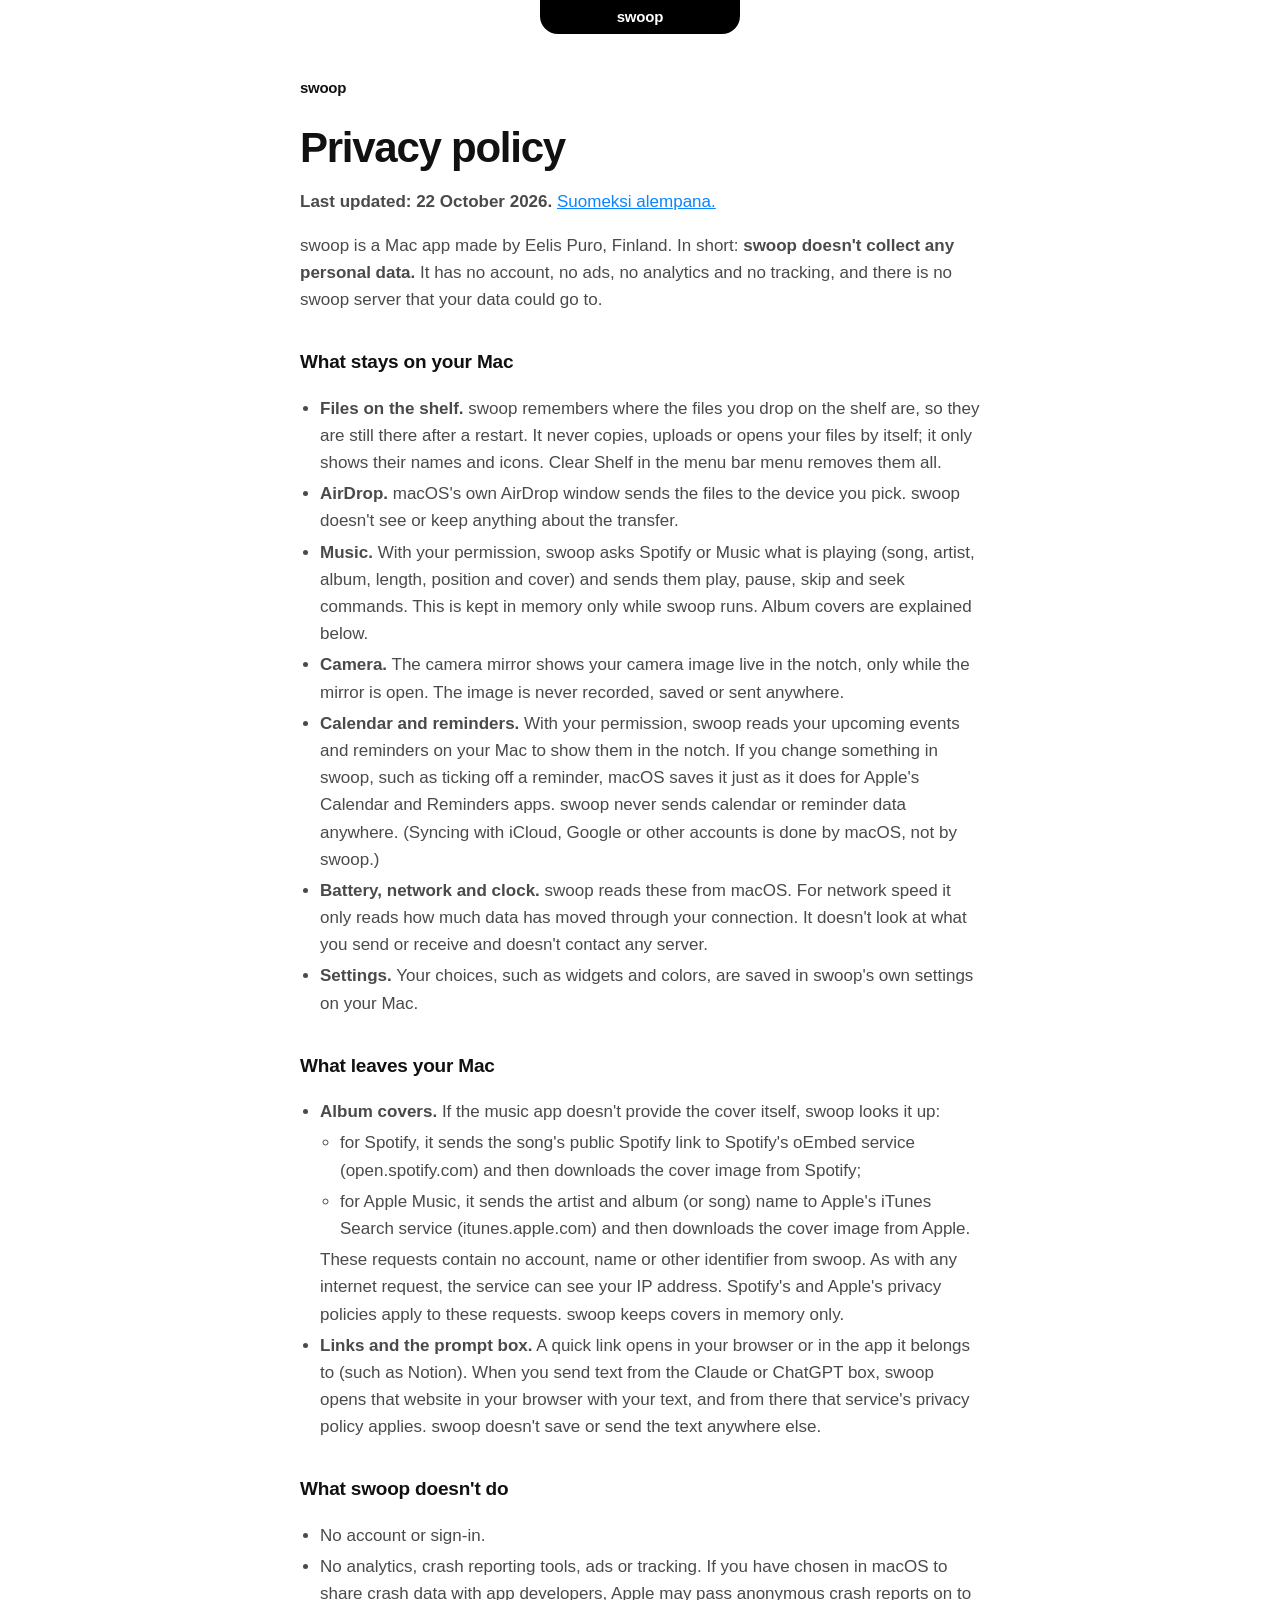
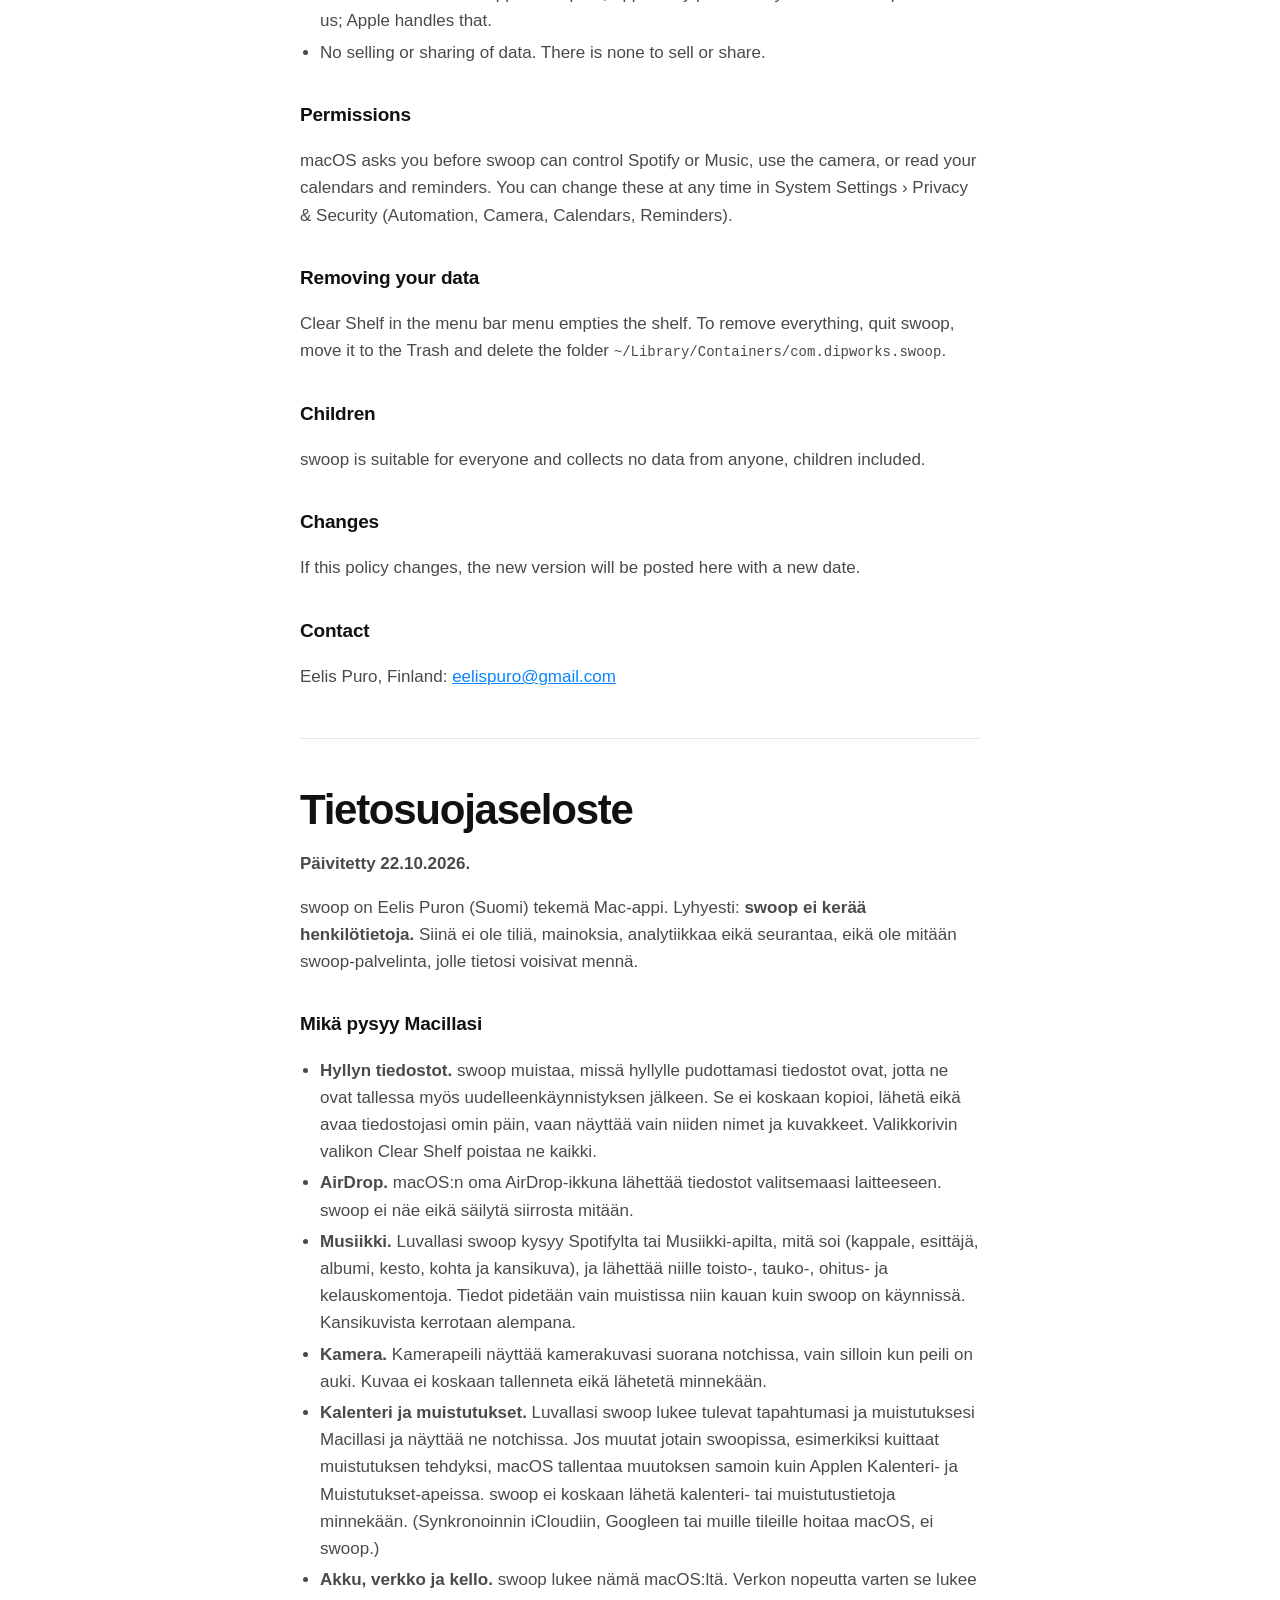
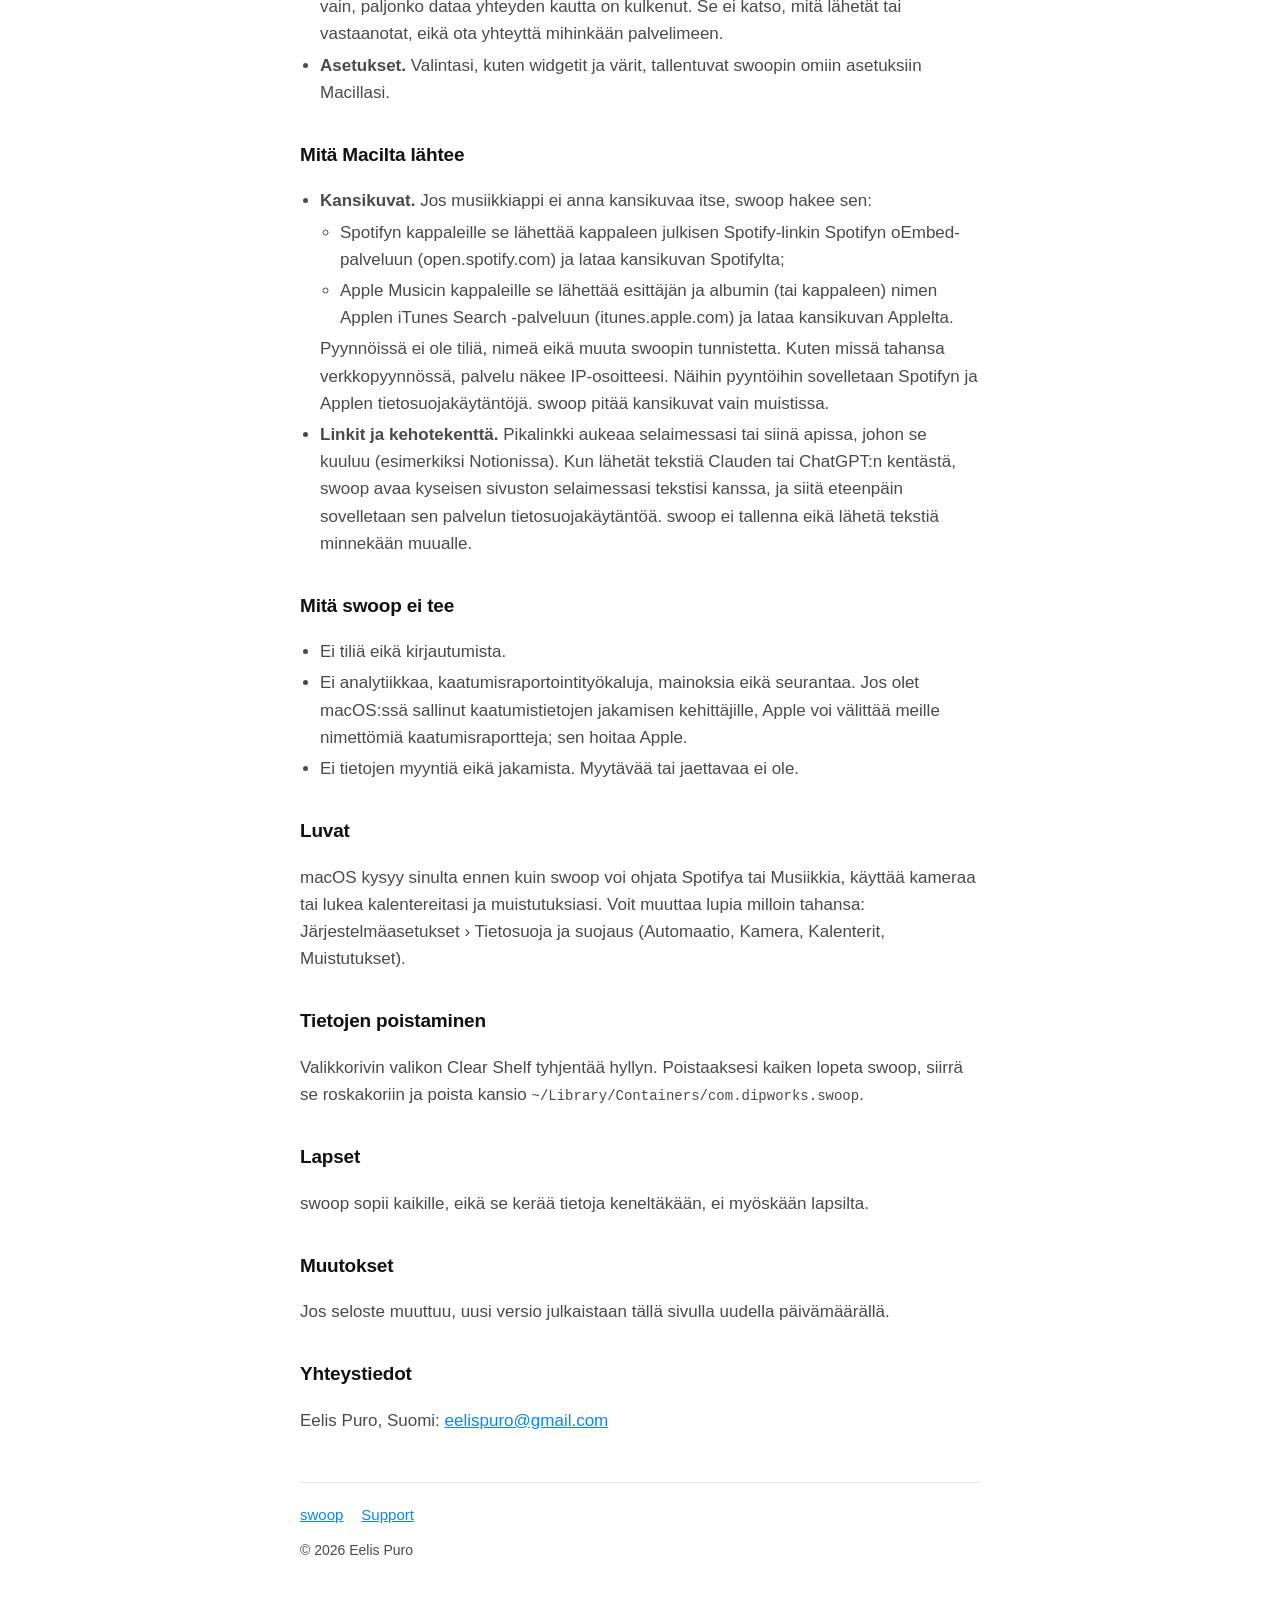
==== privacy/index.html @ cbcad01b "swoop web pages: home, support and privacy policy Co-Authored-By: Claude Opus 5.5 <noreply@anthropic" ====
<!doctype html>
<html lang="en">
<head>
<meta charset="utf-8">
<meta name="viewport" content="width=device-width, initial-scale=1">
<title>swoop privacy policy</title>
<meta name="description" content="swoop doesn't collect any personal data. What stays on your Mac and what leaves it.">
<link rel="stylesheet" href="../style.css">
</head>
<body>
<div class="notch" aria-hidden="true">swoop</div>
<main>
<a class="brand" href="../">swoop</a>
<h1>Privacy policy</h1>
<p><strong>Last updated: 22 October 2026.</strong> <a href="#suomeksi">Suomeksi alempana.</a></p>

<p>swoop is a Mac app made by Eelis Puro, Finland. In short: <strong>swoop doesn't collect any personal data.</strong>
It has no account, no ads, no analytics and no tracking, and there is no swoop server that your data could go to.</p>

<h2>What stays on your Mac</h2>
<ul>
<li><strong>Files on the shelf.</strong> swoop remembers where the files you drop on the shelf are, so they are still
there after a restart. It never copies, uploads or opens your files by itself; it only shows their names and icons.
Clear Shelf in the menu bar menu removes them all.</li>
<li><strong>AirDrop.</strong> macOS's own AirDrop window sends the files to the device you pick. swoop doesn't see or
keep anything about the transfer.</li>
<li><strong>Music.</strong> With your permission, swoop asks Spotify or Music what is playing (song, artist, album,
length, position and cover) and sends them play, pause, skip and seek commands. This is kept in memory only while
swoop runs. Album covers are explained below.</li>
<li><strong>Camera.</strong> The camera mirror shows your camera image live in the notch, only while the mirror is
open. The image is never recorded, saved or sent anywhere.</li>
<li><strong>Calendar and reminders.</strong> With your permission, swoop reads your upcoming events and reminders on
your Mac to show them in the notch. If you change something in swoop, such as ticking off a reminder, macOS saves it
just as it does for Apple's Calendar and Reminders apps. swoop never sends calendar or reminder data anywhere.
(Syncing with iCloud, Google or other accounts is done by macOS, not by swoop.)</li>
<li><strong>Battery, network and clock.</strong> swoop reads these from macOS. For network speed it only reads how much
data has moved through your connection. It doesn't look at what you send or receive and doesn't contact any
server.</li>
<li><strong>Settings.</strong> Your choices, such as widgets and colors, are saved in swoop's own settings on your
Mac.</li>
</ul>

<h2>What leaves your Mac</h2>
<ul>
<li><strong>Album covers.</strong> If the music app doesn't provide the cover itself, swoop looks it up:
<ul>
<li>for Spotify, it sends the song's public Spotify link to Spotify's oEmbed service (open.spotify.com) and then
downloads the cover image from Spotify;</li>
<li>for Apple Music, it sends the artist and album (or song) name to Apple's iTunes Search service
(itunes.apple.com) and then downloads the cover image from Apple.</li>
</ul>
These requests contain no account, name or other identifier from swoop. As with any internet request, the service
can see your IP address. Spotify's and Apple's privacy policies apply to these requests. swoop keeps covers in memory
only.</li>
<li><strong>Links and the prompt box.</strong> A quick link opens in your browser or in the app it belongs to (such as
Notion). When you send text from the Claude or ChatGPT box, swoop opens that website in your browser with your text,
and from there that service's privacy policy applies. swoop doesn't save or send the text anywhere else.</li>
</ul>

<h2>What swoop doesn't do</h2>
<ul>
<li>No account or sign-in.</li>
<li>No analytics, crash reporting tools, ads or tracking. If you have chosen in macOS to share crash data with app
developers, Apple may pass anonymous crash reports on to us; Apple handles that.</li>
<li>No selling or sharing of data. There is none to sell or share.</li>
</ul>

<h2>Permissions</h2>
<p>macOS asks you before swoop can control Spotify or Music, use the camera, or read your calendars and reminders.
You can change these at any time in System Settings › Privacy &amp; Security (Automation, Camera, Calendars,
Reminders).</p>

<h2>Removing your data</h2>
<p>Clear Shelf in the menu bar menu empties the shelf. To remove everything, quit swoop, move it to the Trash and
delete the folder <code>~/Library/Containers/com.dipworks.swoop</code>.</p>

<h2>Children</h2>
<p>swoop is suitable for everyone and collects no data from anyone, children included.</p>

<h2>Changes</h2>
<p>If this policy changes, the new version will be posted here with a new date.</p>

<h2>Contact</h2>
<p>Eelis Puro, Finland: <a href="mailto:eelispuro@gmail.com">eelispuro@gmail.com</a></p>

<hr>

<div lang="fi" id="suomeksi">
<h1>Tietosuojaseloste</h1>
<p><strong>Päivitetty 22.10.2026.</strong></p>

<p>swoop on Eelis Puron (Suomi) tekemä Mac-appi. Lyhyesti: <strong>swoop ei kerää henkilötietoja.</strong>
Siinä ei ole tiliä, mainoksia, analytiikkaa eikä seurantaa, eikä ole mitään swoop-palvelinta, jolle tietosi voisivat
mennä.</p>

<h2>Mikä pysyy Macillasi</h2>
<ul>
<li><strong>Hyllyn tiedostot.</strong> swoop muistaa, missä hyllylle pudottamasi tiedostot ovat, jotta ne ovat tallessa
myös uudelleenkäynnistyksen jälkeen. Se ei koskaan kopioi, lähetä eikä avaa tiedostojasi omin päin, vaan näyttää vain
niiden nimet ja kuvakkeet. Valikkorivin valikon Clear Shelf poistaa ne kaikki.</li>
<li><strong>AirDrop.</strong> macOS:n oma AirDrop-ikkuna lähettää tiedostot valitsemaasi laitteeseen. swoop ei näe eikä
säilytä siirrosta mitään.</li>
<li><strong>Musiikki.</strong> Luvallasi swoop kysyy Spotifylta tai Musiikki-apilta, mitä soi (kappale, esittäjä,
albumi, kesto, kohta ja kansikuva), ja lähettää niille toisto-, tauko-, ohitus- ja kelauskomentoja. Tiedot pidetään
vain muistissa niin kauan kuin swoop on käynnissä. Kansikuvista kerrotaan alempana.</li>
<li><strong>Kamera.</strong> Kamerapeili näyttää kamerakuvasi suorana notchissa, vain silloin kun peili on auki.
Kuvaa ei koskaan tallenneta eikä lähetetä minnekään.</li>
<li><strong>Kalenteri ja muistutukset.</strong> Luvallasi swoop lukee tulevat tapahtumasi ja muistutuksesi Macillasi
ja näyttää ne notchissa. Jos muutat jotain swoopissa, esimerkiksi kuittaat muistutuksen tehdyksi, macOS tallentaa
muutoksen samoin kuin Applen Kalenteri- ja Muistutukset-apeissa. swoop ei koskaan lähetä kalenteri- tai
muistutustietoja minnekään. (Synkronoinnin iCloudiin, Googleen tai muille tileille hoitaa macOS, ei swoop.)</li>
<li><strong>Akku, verkko ja kello.</strong> swoop lukee nämä macOS:ltä. Verkon nopeutta varten se lukee vain, paljonko
dataa yhteyden kautta on kulkenut. Se ei katso, mitä lähetät tai vastaanotat, eikä ota yhteyttä mihinkään
palvelimeen.</li>
<li><strong>Asetukset.</strong> Valintasi, kuten widgetit ja värit, tallentuvat swoopin omiin asetuksiin
Macillasi.</li>
</ul>

<h2>Mitä Macilta lähtee</h2>
<ul>
<li><strong>Kansikuvat.</strong> Jos musiikkiappi ei anna kansikuvaa itse, swoop hakee sen:
<ul>
<li>Spotifyn kappaleille se lähettää kappaleen julkisen Spotify-linkin Spotifyn oEmbed-palveluun (open.spotify.com)
ja lataa kansikuvan Spotifylta;</li>
<li>Apple Musicin kappaleille se lähettää esittäjän ja albumin (tai kappaleen) nimen Applen iTunes Search -palveluun
(itunes.apple.com) ja lataa kansikuvan Applelta.</li>
</ul>
Pyynnöissä ei ole tiliä, nimeä eikä muuta swoopin tunnistetta. Kuten missä tahansa verkkopyynnössä, palvelu näkee
IP-osoitteesi. Näihin pyyntöihin sovelletaan Spotifyn ja Applen tietosuojakäytäntöjä. swoop pitää kansikuvat vain
muistissa.</li>
<li><strong>Linkit ja kehotekenttä.</strong> Pikalinkki aukeaa selaimessasi tai siinä apissa, johon se kuuluu
(esimerkiksi Notionissa). Kun lähetät tekstiä Clauden tai ChatGPT:n kentästä, swoop avaa kyseisen sivuston
selaimessasi tekstisi kanssa, ja siitä eteenpäin sovelletaan sen palvelun tietosuojakäytäntöä. swoop ei tallenna eikä
lähetä tekstiä minnekään muualle.</li>
</ul>

<h2>Mitä swoop ei tee</h2>
<ul>
<li>Ei tiliä eikä kirjautumista.</li>
<li>Ei analytiikkaa, kaatumisraportointityökaluja, mainoksia eikä seurantaa. Jos olet macOS:ssä sallinut
kaatumistietojen jakamisen kehittäjille, Apple voi välittää meille nimettömiä kaatumisraportteja; sen hoitaa
Apple.</li>
<li>Ei tietojen myyntiä eikä jakamista. Myytävää tai jaettavaa ei ole.</li>
</ul>

<h2>Luvat</h2>
<p>macOS kysyy sinulta ennen kuin swoop voi ohjata Spotifya tai Musiikkia, käyttää kameraa tai lukea kalentereitasi ja
muistutuksiasi. Voit muuttaa lupia milloin tahansa: Järjestelmäasetukset › Tietosuoja ja suojaus (Automaatio, Kamera,
Kalenterit, Muistutukset).</p>

<h2>Tietojen poistaminen</h2>
<p>Valikkorivin valikon Clear Shelf tyhjentää hyllyn. Poistaaksesi kaiken lopeta swoop, siirrä se roskakoriin ja
poista kansio <code>~/Library/Containers/com.dipworks.swoop</code>.</p>

<h2>Lapset</h2>
<p>swoop sopii kaikille, eikä se kerää tietoja keneltäkään, ei myöskään lapsilta.</p>

<h2>Muutokset</h2>
<p>Jos seloste muuttuu, uusi versio julkaistaan tällä sivulla uudella päivämäärällä.</p>

<h2>Yhteystiedot</h2>
<p>Eelis Puro, Suomi: <a href="mailto:eelispuro@gmail.com">eelispuro@gmail.com</a></p>
</div>

<nav><a href="../">swoop</a><a href="../support/">Support</a></nav>
<footer>© 2026 Eelis Puro</footer>
</main>
</body>
</html>
---- style.css ----
:root {
  color-scheme: light dark;
  --bg: #ffffff;
  --text: #111111;
  --muted: #4a4a4a;
  --line: #e6e6e6;
  --accent: #0a84ff;
}
@media (prefers-color-scheme: dark) {
  :root { --bg: #0c0c0d; --text: #f2f2f2; --muted: #b4b4b4; --line: #2a2a2c; }
}
body {
  margin: 0;
  background: var(--bg);
  color: var(--text);
  font: 17px/1.6 -apple-system, BlinkMacSystemFont, "Helvetica Neue", Helvetica, Arial, sans-serif;
}
/* The brand mark: a notch hanging from the top edge of the page. */
.notch {
  width: 200px;
  height: 34px;
  margin: 0 auto;
  background: #000;
  border-radius: 0 0 18px 18px;
  box-shadow: 0 0 0 1px rgba(255, 255, 255, 0.06);
  color: #fff;
  font-weight: 700;
  font-size: 15px;
  letter-spacing: -0.01em;
  display: flex;
  align-items: center;
  justify-content: center;
}
main { max-width: 680px; margin: 0 auto; padding: 40px 20px 72px; }
.brand { font-weight: 800; letter-spacing: -0.02em; font-size: 15px; color: var(--text); text-decoration: none; }
h1 { font-size: 42px; line-height: 1.08; letter-spacing: -0.03em; margin: 24px 0 12px; }
h2 { font-size: 19px; letter-spacing: -0.01em; margin: 34px 0 6px; }
h3 { font-size: 16px; margin: 22px 0 4px; }
p, li { color: var(--muted); }
.lead { font-size: 19px; color: var(--text); }
.badge { display: inline-block; margin: 8px 0 0; padding: 6px 14px; border-radius: 999px; background: var(--accent); color: #fff; font-weight: 600; font-size: 15px; }
ul { padding-left: 20px; }
li { margin: 4px 0; }
a { color: var(--accent); }
code { font: 14px ui-monospace, SFMono-Regular, Menlo, monospace; }
hr { border: 0; border-top: 1px solid var(--line); margin: 48px 0; }
nav { margin-top: 48px; padding-top: 20px; border-top: 1px solid var(--line); font-size: 15px; display: flex; gap: 18px; flex-wrap: wrap; }
footer { margin-top: 12px; font-size: 14px; color: var(--muted); }
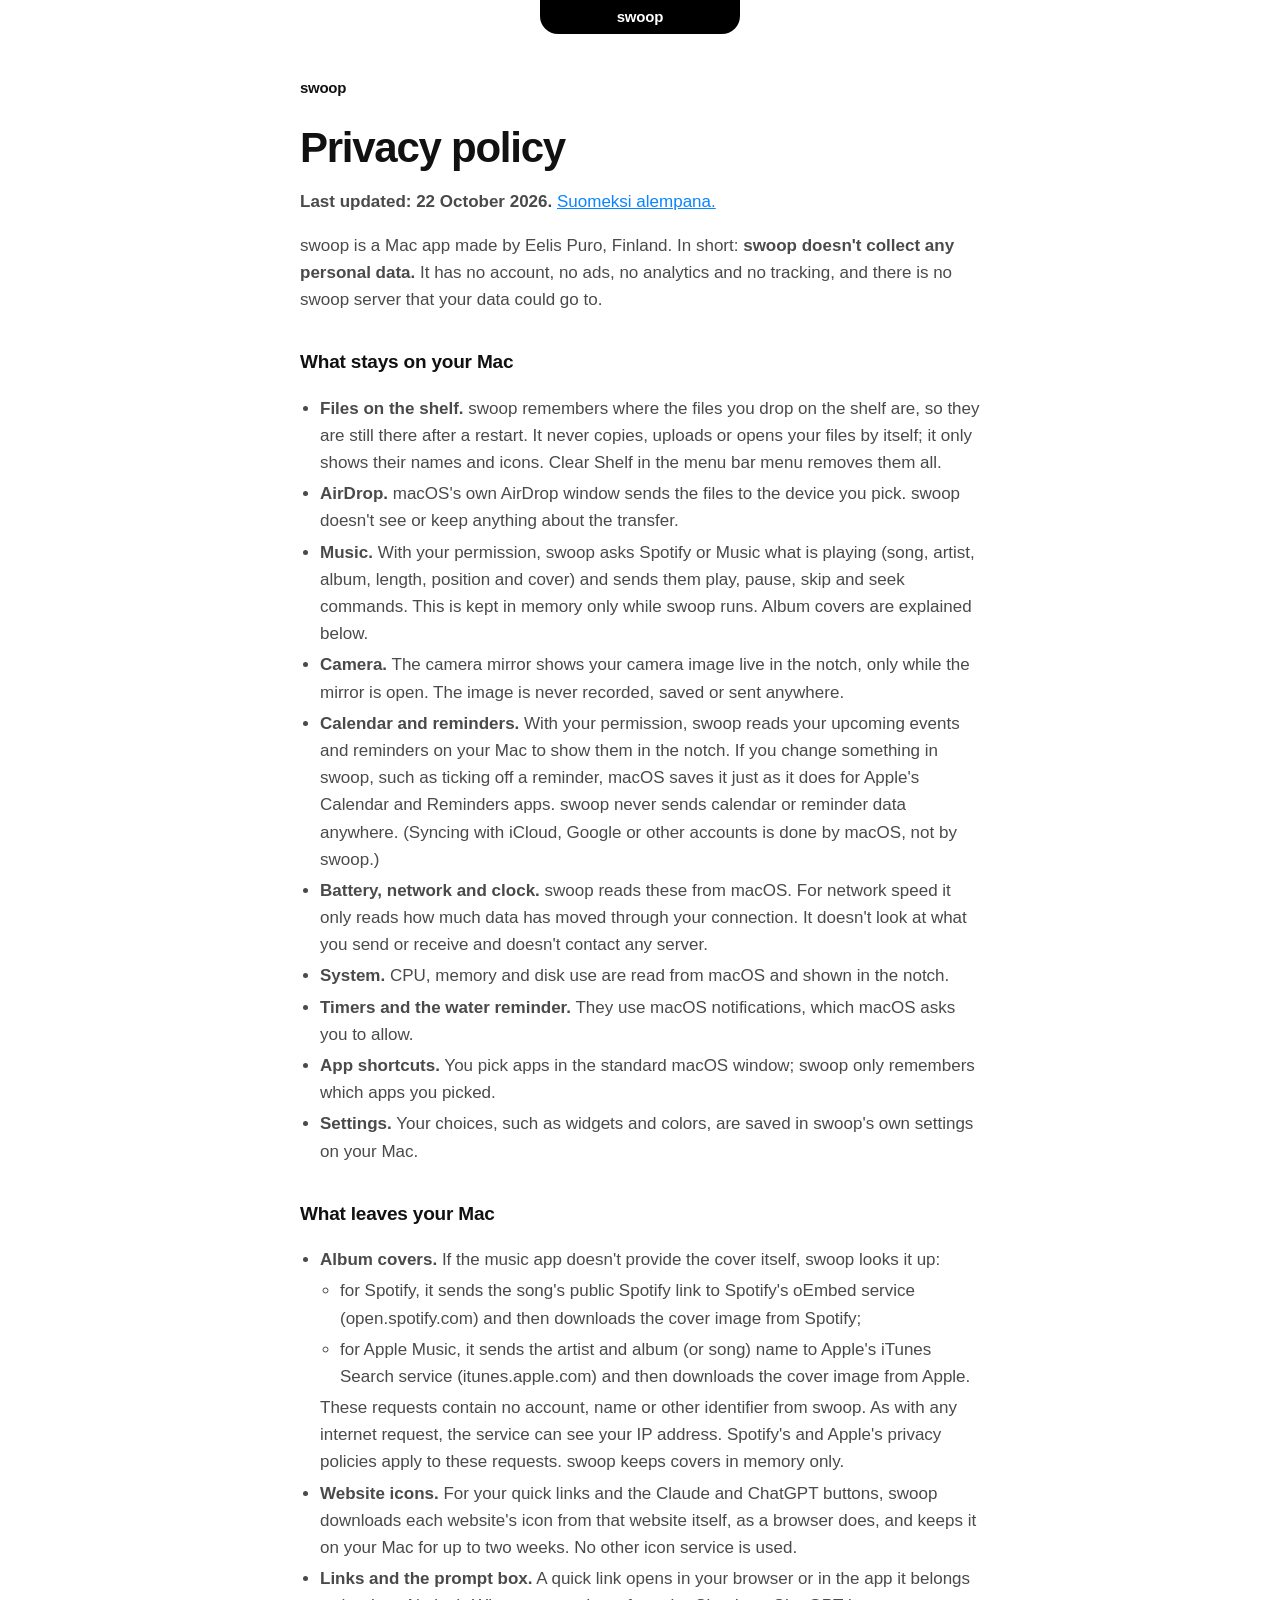
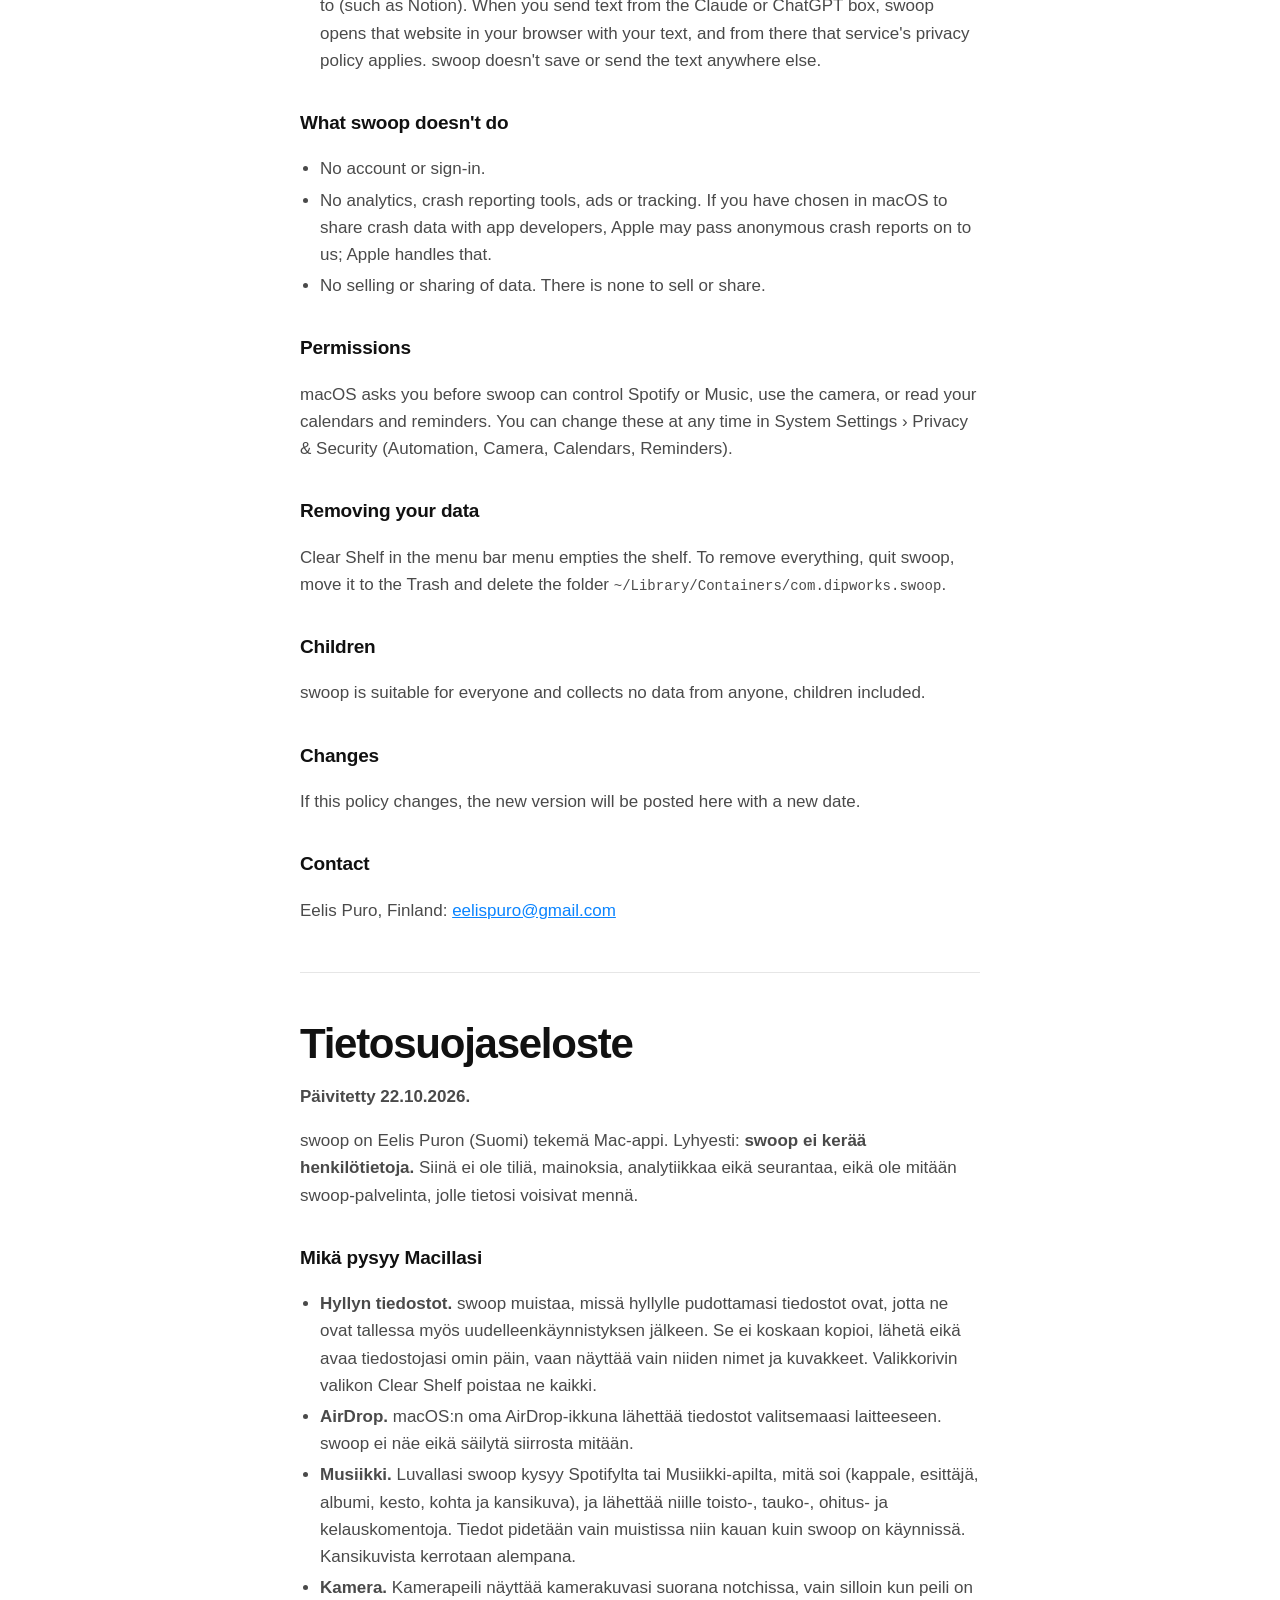
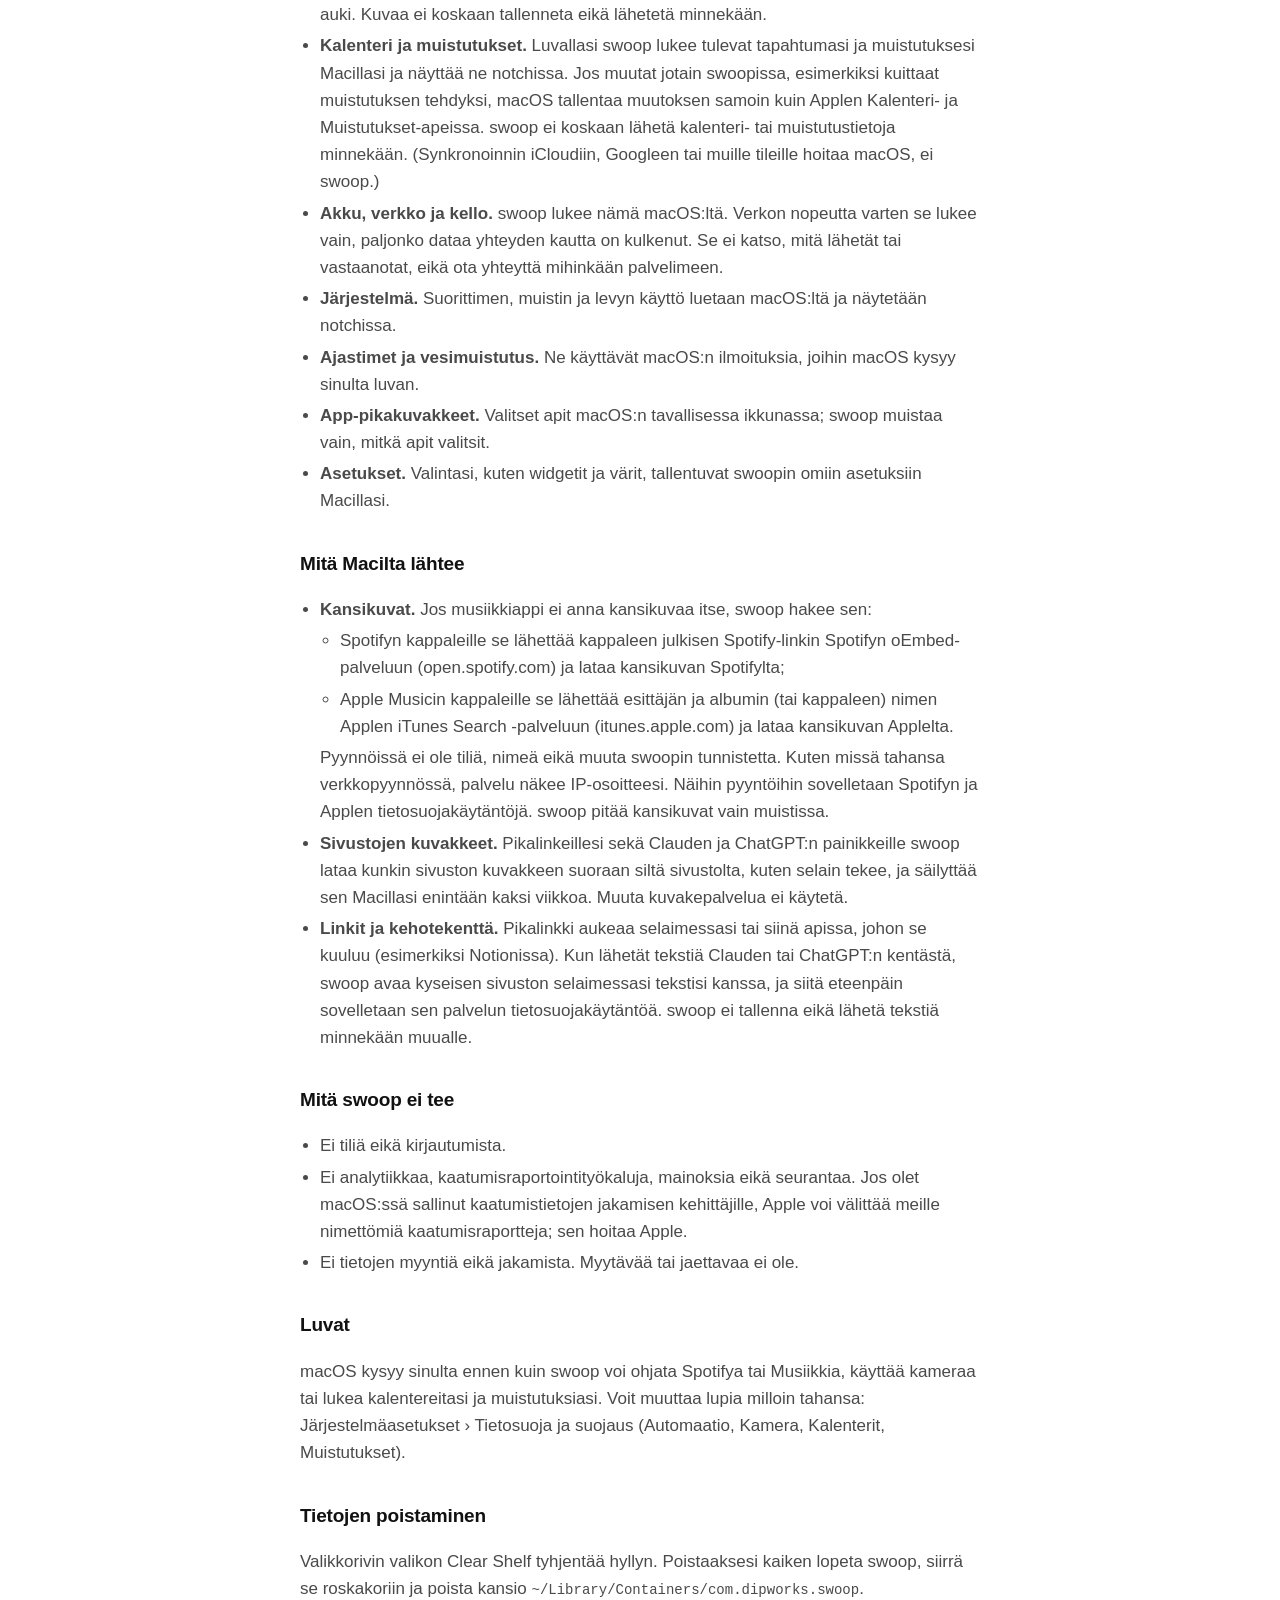
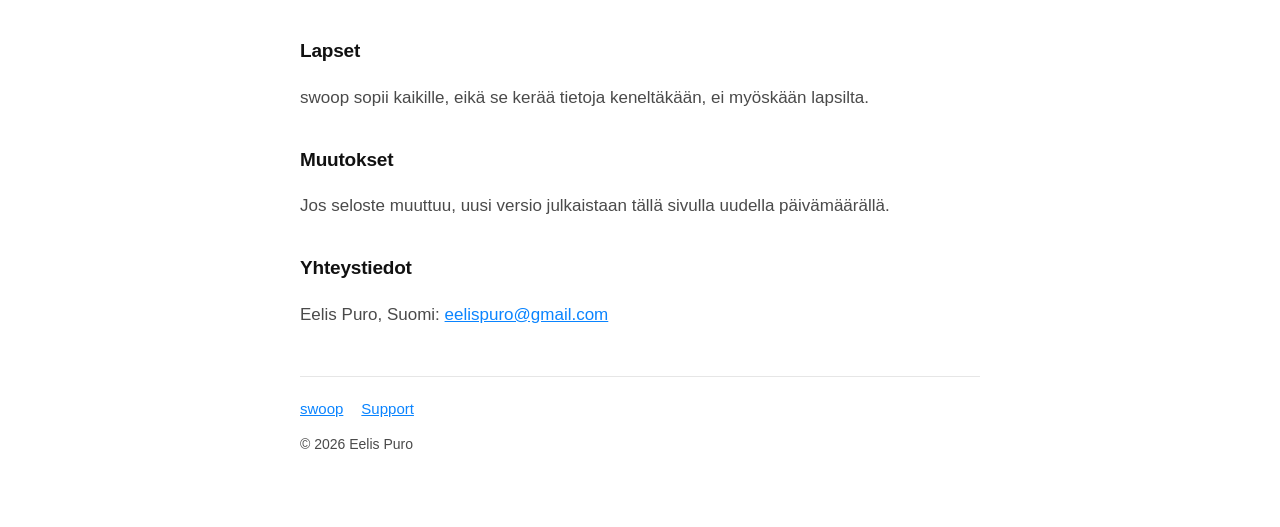
==== commit ff0963ef: "Privacy policy: website icons, System widget, notifications, app shortcuts Co-Authored-By: Claude Op" ====
--- a/privacy/index.html
+++ b/privacy/index.html
@@ -36,6 +36,10 @@
 <li><strong>Battery, network and clock.</strong> swoop reads these from macOS. For network speed it only reads how much
 data has moved through your connection. It doesn't look at what you send or receive and doesn't contact any
 server.</li>
+<li><strong>System.</strong> CPU, memory and disk use are read from macOS and shown in the notch.</li>
+<li><strong>Timers and the water reminder.</strong> They use macOS notifications, which macOS asks you to allow.</li>
+<li><strong>App shortcuts.</strong> You pick apps in the standard macOS window; swoop only remembers which apps you
+picked.</li>
 <li><strong>Settings.</strong> Your choices, such as widgets and colors, are saved in swoop's own settings on your
 Mac.</li>
 </ul>
@@ -52,6 +56,9 @@
 These requests contain no account, name or other identifier from swoop. As with any internet request, the service
 can see your IP address. Spotify's and Apple's privacy policies apply to these requests. swoop keeps covers in memory
 only.</li>
+<li><strong>Website icons.</strong> For your quick links and the Claude and ChatGPT buttons, swoop downloads each
+website's icon from that website itself, as a browser does, and keeps it on your Mac for up to two weeks. No other
+icon service is used.</li>
 <li><strong>Links and the prompt box.</strong> A quick link opens in your browser or in the app it belongs to (such as
 Notion). When you send text from the Claude or ChatGPT box, swoop opens that website in your browser with your text,
 and from there that service's privacy policy applies. swoop doesn't save or send the text anywhere else.</li>
@@ -112,6 +119,11 @@
 <li><strong>Akku, verkko ja kello.</strong> swoop lukee nämä macOS:ltä. Verkon nopeutta varten se lukee vain, paljonko
 dataa yhteyden kautta on kulkenut. Se ei katso, mitä lähetät tai vastaanotat, eikä ota yhteyttä mihinkään
 palvelimeen.</li>
+<li><strong>Järjestelmä.</strong> Suorittimen, muistin ja levyn käyttö luetaan macOS:ltä ja näytetään notchissa.</li>
+<li><strong>Ajastimet ja vesimuistutus.</strong> Ne käyttävät macOS:n ilmoituksia, joihin macOS kysyy sinulta
+luvan.</li>
+<li><strong>App-pikakuvakkeet.</strong> Valitset apit macOS:n tavallisessa ikkunassa; swoop muistaa vain, mitkä apit
+valitsit.</li>
 <li><strong>Asetukset.</strong> Valintasi, kuten widgetit ja värit, tallentuvat swoopin omiin asetuksiin
 Macillasi.</li>
 </ul>
@@ -128,6 +140,9 @@
 Pyynnöissä ei ole tiliä, nimeä eikä muuta swoopin tunnistetta. Kuten missä tahansa verkkopyynnössä, palvelu näkee
 IP-osoitteesi. Näihin pyyntöihin sovelletaan Spotifyn ja Applen tietosuojakäytäntöjä. swoop pitää kansikuvat vain
 muistissa.</li>
+<li><strong>Sivustojen kuvakkeet.</strong> Pikalinkeillesi sekä Clauden ja ChatGPT:n painikkeille swoop lataa kunkin
+sivuston kuvakkeen suoraan siltä sivustolta, kuten selain tekee, ja säilyttää sen Macillasi enintään kaksi viikkoa.
+Muuta kuvakepalvelua ei käytetä.</li>
 <li><strong>Linkit ja kehotekenttä.</strong> Pikalinkki aukeaa selaimessasi tai siinä apissa, johon se kuuluu
 (esimerkiksi Notionissa). Kun lähetät tekstiä Clauden tai ChatGPT:n kentästä, swoop avaa kyseisen sivuston
 selaimessasi tekstisi kanssa, ja siitä eteenpäin sovelletaan sen palvelun tietosuojakäytäntöä. swoop ei tallenna eikä
